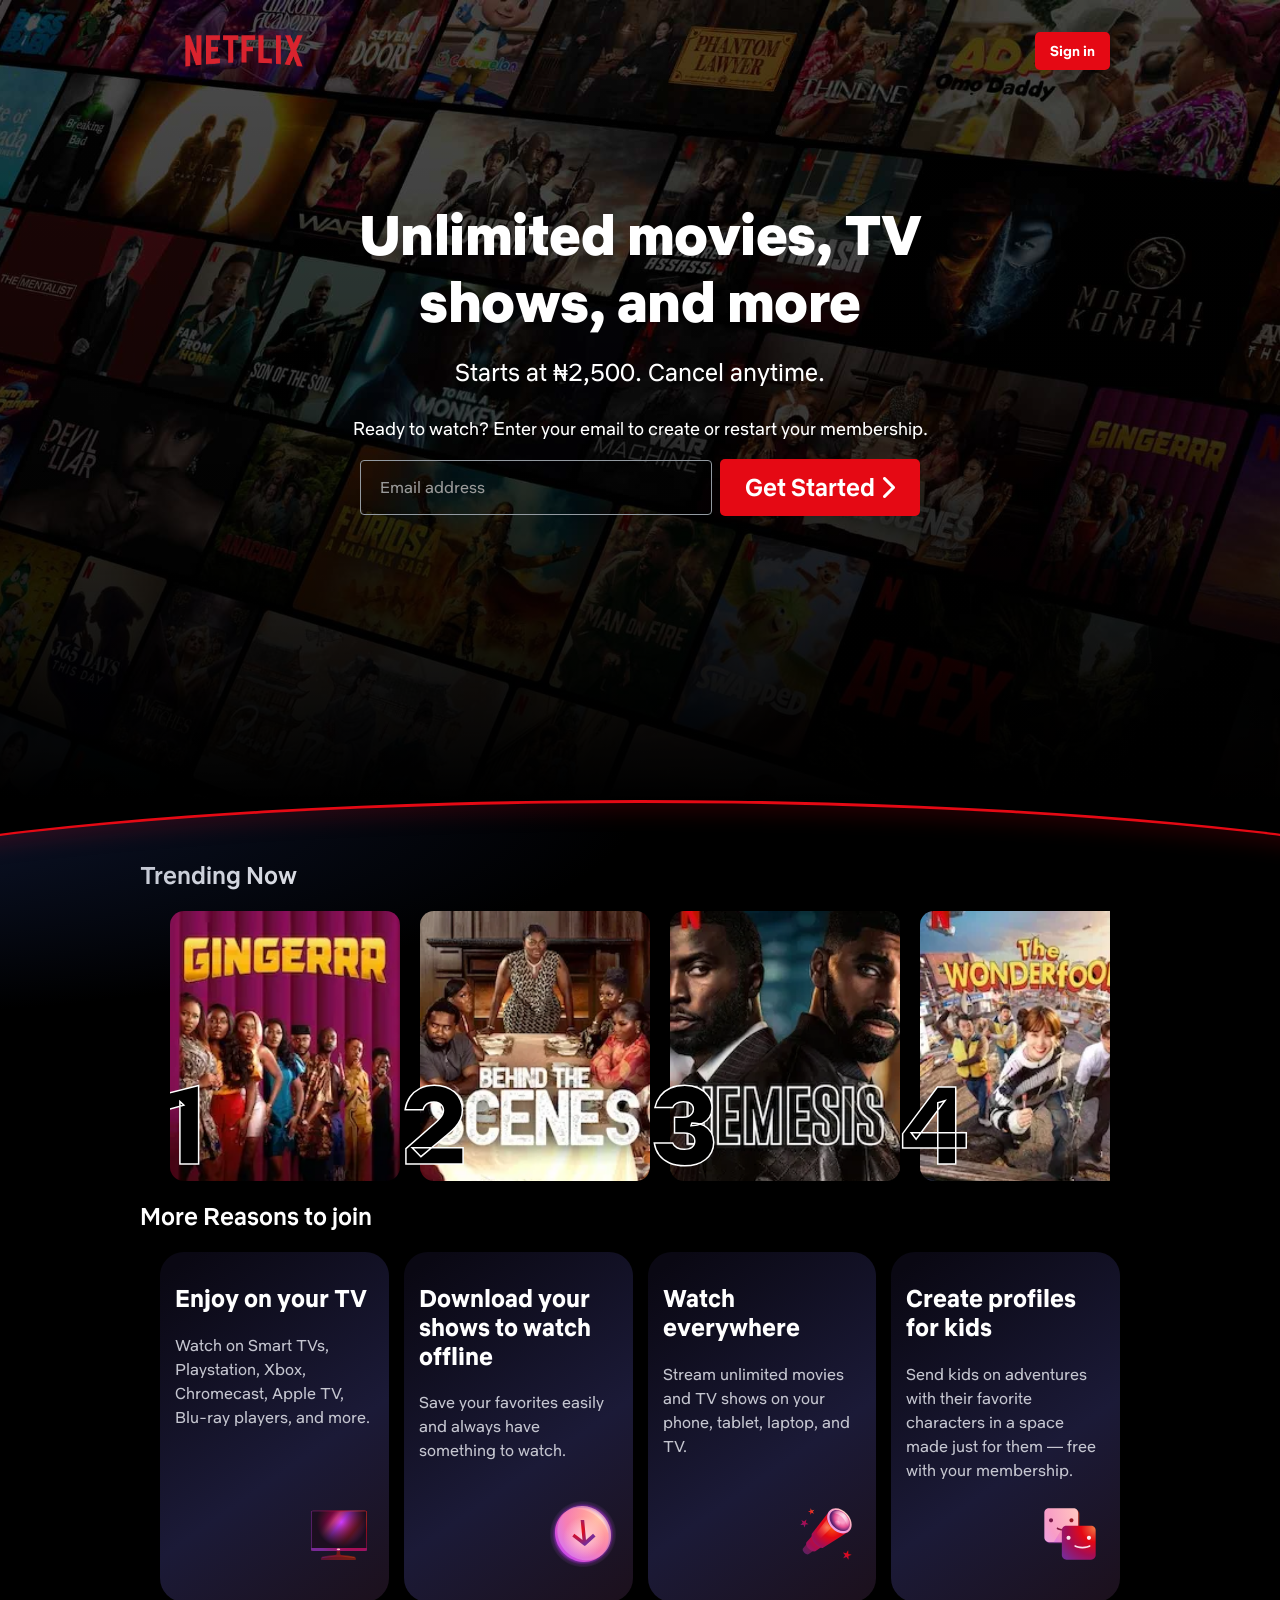
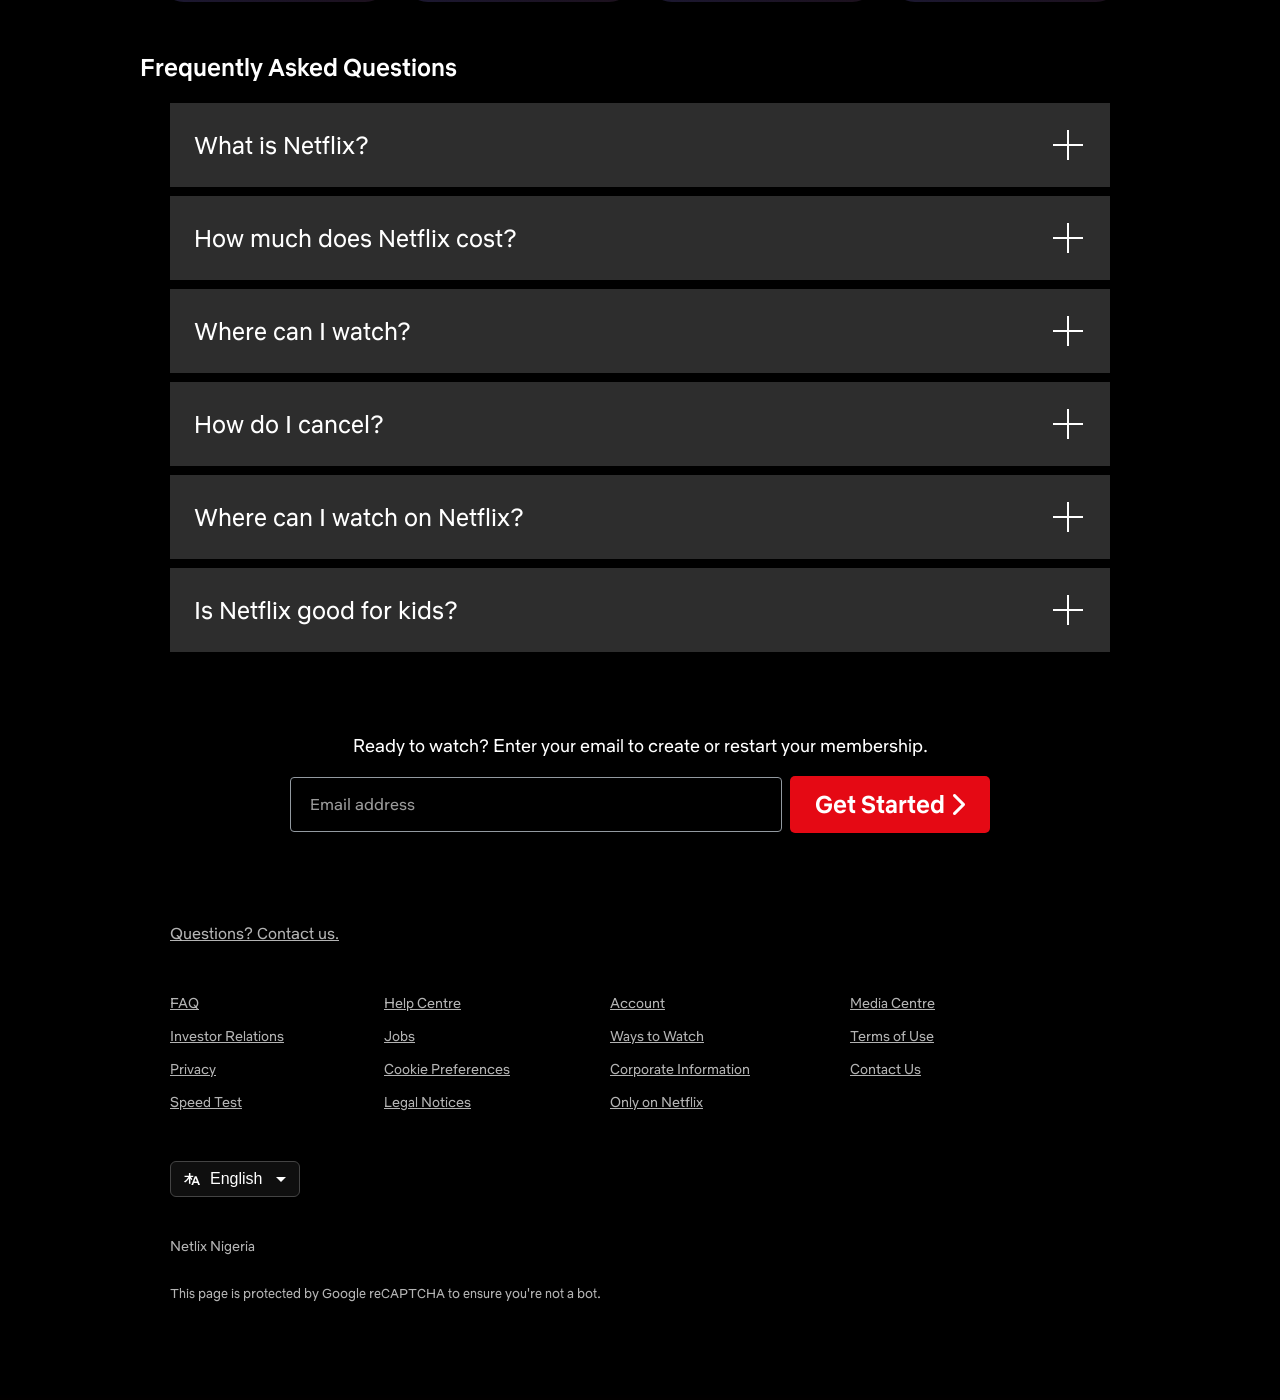
==== browse.html @ fbf4328c "changes-sign-in" ====
<!DOCTYPE html>
<html lang="en">
<head>
    <meta charset="UTF-8">
    <meta name="viewport" content="width=device-width, initial-scale=1.0">
    <title>Netflix - Browse</title>
    <link rel="stylesheet" href="browse.css">
    <link rel="stylesheet" href="https://cdnjs.cloudflare.com/ajax/libs/font-awesome/6.5.1/css/all.min.css">
    <link rel="icon" href="./images/Screenshot_2026-05-26_111340-removebg-preview.png">
</head>
<body>
    <header class="navbar">
        <div class="left-nav">
            <i class="fa-solid fa-bars hamburger" id="sidebar-toggle"></i>
            <img src="./images/imageye___-_imgi_2_Netflix_Logo_PMS.png" alt="Netflix" class="logo">
            <nav id="main-nav">
                <a href="#" id="nav-home" class="active">Home</a>
                <a href="#" id="nav-tv-shows">TV Shows</a>
                <a href="#" id="nav-movies">Movies</a>
                <a href="#" id="nav-new-popular">New & Popular</a>
                <a href="#" id="nav-my-list">My List</a>
            </nav>
        </div>
        <div class="right-nav">
            <div class="search-container">
                <i class="fa-solid fa-magnifying-glass"></i>
                <input type="text" id="search-input" placeholder="Titles, people, genres">
            </div>
            <span id="welcome-user" class="welcome-text"></span>
            <div class="profile-dropdown">
                <img src="https://upload.wikimedia.org/wikipedia/commons/0/0b/Netflix-avatar.png" alt="User" class="avatar">
                <div class="dropdown-content">
                    <a href="#" id="sign-out">Sign out of Netflix</a>
                </div>
            </div>
        </div>
    </header>

    <!-- Mobile Sidebar -->
    <div class="sidebar-overlay" id="sidebar-overlay"></div>
    <div class="sidebar" id="sidebar">
        <div class="sidebar-header">
            <img src="./images/imageye___-_imgi_2_Netflix_Logo_PMS.png" alt="Netflix" class="logo">
            <i class="fa-solid fa-xmark close-sidebar" id="sidebar-close"></i>
        </div>
        <nav class="sidebar-nav">
            <a href="#" class="mobile-nav-link" data-target="home">Home</a>
            <a href="#" class="mobile-nav-link" data-target="tv">TV Shows</a>
            <a href="#" class="mobile-nav-link" data-target="movies">Movies</a>
            <a href="#" class="mobile-nav-link" data-target="my-list">My List</a>
        </nav>
        <button id="mobile-sign-out" class="mobile-sign-out-btn">Sign Out of Netflix</button>
    </div>

    <main>
        <section id="hero-banner" class="hero">
            <div class="hero-content">
                <h1 id="hero-title" class="hero-title"></h1>
                <p id="hero-desc" class="hero-desc">When a young boy vanishes, a small town uncovers a mystery involving secret experiments, terrifying supernatural forces and one strange little girl.</p>
                <div class="hero-btns">
                    <button class="play-btn"><i class="fa-solid fa-play"></i> Play</button>
                    <button class="info-btn"><i class="fa-solid fa-circle-info"></i> More Info</button>
                </div>
            </div>
        </section>

        <div id="rows-container">
            <!-- Rows will be injected here dynamically -->
        </div>
    </main>

    <!-- Video Modal -->
    <div id="video-modal" class="modal">
        <div class="modal-content">
            <span class="close-modal">&times;</span>
            <div id="video-player" style="width: 100%; height: 100%;"></div>
        </div>
    </div>

    <script type="module">
        import { TMDB_ACCESS_TOKEN, TMDB_BASE_URL, IMG_PATH } from './api-config.js';

        // Security check: If not logged in, go back to home
        const userEmail = localStorage.getItem('userEmail');
        if (!userEmail) {
            window.location.href = "index.html";
        }

        const extractName = (email) => {
            const part = email.split('@')[0];
            const name = part.split(/[._]/)[0];
            return name.charAt(0).toUpperCase() + name.slice(1);
        };
        document.getElementById('welcome-user').innerText = `Welcome, ${extractName(userEmail)}`;

        // Shared Sign Out Logic
        const handleSignOut = (e) => {
            e.preventDefault();
            localStorage.removeItem('userEmail');
            sessionStorage.clear();
            window.location.href = "index.html";
        };

        document.getElementById('sign-out').addEventListener('click', handleSignOut);
        document.getElementById('mobile-sign-out').addEventListener('click', handleSignOut);

        // Sidebar Logic
        const sidebar = document.getElementById('sidebar');
        const overlay = document.getElementById('sidebar-overlay');
        const toggle = document.getElementById('sidebar-toggle');
        const close = document.getElementById('sidebar-close');

        const toggleSidebar = () => {
            sidebar.classList.toggle('active');
            overlay.classList.toggle('active');
        };

        toggle.addEventListener('click', toggleSidebar);
        close.addEventListener('click', toggleSidebar);
        overlay.addEventListener('click', toggleSidebar);

        // Mobile Nav Links Logic
        document.querySelectorAll('.mobile-nav-link').forEach(link => {
            link.addEventListener('click', (e) => {
                e.preventDefault();
                toggleSidebar();
                const target = e.target.getAttribute('data-target');
                if(target === 'home') document.getElementById('nav-home').click();
                if(target === 'tv') document.getElementById('nav-tv-shows').click();
                if(target === 'movies') document.getElementById('nav-movies').click();
            });
        });

        // Navigation logic
        const rowsContainer = document.getElementById('rows-container');

        const clearUI = () => {
            rowsContainer.innerHTML = '';
            document.querySelectorAll('#main-nav a').forEach(a => a.classList.remove('active'));
        };

        document.getElementById('nav-home').addEventListener('click', (e) => {
            e.preventDefault();
            clearUI();
            e.target.classList.add('active');
            initHome();
        });

        document.getElementById('nav-tv-shows').addEventListener('click', (e) => {
            e.preventDefault();
            clearUI();
            e.target.classList.add('active');
            getMovies('/tv/popular?language=en-US', 'Popular TV Shows');
            getMovies('/tv/top_rated?language=en-US', 'Top Rated TV Shows');
        });

        document.getElementById('nav-movies').addEventListener('click', (e) => {
            e.preventDefault();
            clearUI();
            e.target.classList.add('active');
            getMovies('/movie/popular?language=en-US', 'Popular Movies');
            getMovies('/movie/top_rated?language=en-US', 'Top Rated Movies');
        });

        // Navbar scroll effect
        window.addEventListener('scroll', () => {
            const nav = document.querySelector('.navbar');
            if (window.scrollY > 100) {
                nav.style.backgroundColor = '#141414';
            } else {
                nav.style.backgroundColor = 'transparent';
            }
        });

        // Fetch Movies from TMDB API
        const requests = {
            fetchTrending: `/trending/all/week?language=en-US`,
            fetchTopRated: `/movie/top_rated?language=en-US`,
            fetchUpcoming: `/movie/upcoming?language=en-US`,
        };

        // Function to fetch video key and open modal
        async function playTrailer(movieId, type = 'movie') {
            try {
                const response = await fetch(`${TMDB_BASE_URL}/${type}/${movieId}/videos?language=en-US`, {
                    headers: {
                        accept: 'application/json',
                        Authorization: `Bearer ${TMDB_ACCESS_TOKEN}`
                    }
                });
                const data = await response.json();
                const trailer = data.results.find(v => v.type === 'Trailer' && v.site === 'YouTube') || data.results[0];

                if (trailer) {
                    const modal = document.getElementById('video-modal');
                    const player = document.getElementById('video-player');
                    player.innerHTML = `<iframe width="100%" height="100%" src="https://www.youtube.com/embed/${trailer.key}?autoplay=1" frameborder="0" allow="autoplay; encrypted-media" allowfullscreen></iframe>`;
                    modal.style.display = 'flex';
                } else {
                    alert("Trailer not available for this title.");
                }
            } catch (error) {
                console.error("Error fetching trailer:", error);
            }
        }

        // Close modal logic
        document.querySelector('.close-modal').addEventListener('click', () => {
            document.getElementById('video-modal').style.display = 'none';
            document.getElementById('video-player').innerHTML = '';
        });

        async function getMovies(url, title, showRanks = false) {
            try {
                const response = await fetch(TMDB_BASE_URL + url, {
                    headers: { Authorization: `Bearer ${TMDB_ACCESS_TOKEN}` }
                });
                const data = await response.json();
                
                const rowId = 'row-' + Math.random().toString(36).substr(2, 9);
                const section = document.createElement('section');
                section.className = 'row';
                section.innerHTML = `
                    <h2 class="row-title">${title}</h2>
                    <div class="row-container">
                        <button class="handle handlePrev">&#8249;</button>
                        <div id="${rowId}" class="row-posters"></div>
                        <button class="handle handleNext">&#8250;</button>
                    </div>
                `;
                rowsContainer.appendChild(section);

                const rowElement = document.getElementById(rowId);
                section.querySelector('.handlePrev').onclick = () => scrollRow(rowId, -1);
                section.querySelector('.handleNext').onclick = () => scrollRow(rowId, 1);
                
                data.results.forEach((movie, index) => {
                    if (movie.poster_path) {
                        const wrapper = document.createElement('div');
                        wrapper.classList.add('poster-wrapper');

                        // Add rank numbers for Top 10 Trending
                        if (showRanks && index < 10) {
                            const rank = document.createElement('div');
                            rank.classList.add('rank-number');
                            rank.innerText = index + 1;
                            wrapper.appendChild(rank);
                        }

                        const poster = document.createElement('img');
                        poster.src = `${IMG_PATH}${movie.poster_path}`;
                        poster.alt = movie.title || movie.name;
                        poster.classList.add('poster');
                        
                        poster.addEventListener('click', () => {
                            playTrailer(movie.id, movie.media_type || (elementId === 'trending-row' ? 'movie' : 'movie'));
                        });

                        wrapper.appendChild(poster);
                        rowElement.appendChild(wrapper);
                    }
                });

                if (title === 'Trending Now' && data.results.length > 0) {
                    updateHero(data.results[0]);
                }
            } catch (error) { console.error(error); }
        }

        function updateHero(movie) {
            document.getElementById('hero-banner').style.backgroundImage = `linear-gradient(to right, rgba(0,0,0,0.8), transparent), url(https://image.tmdb.org/t/p/original${movie.backdrop_path})`;
            document.getElementById('hero-title').innerText = movie.title || movie.name;
            document.getElementById('hero-desc').innerText = movie.overview;
            document.querySelector('.play-btn').onclick = () => playTrailer(movie.id, movie.media_type || 'movie');
        }

        function initHome() {
            getMovies('/trending/all/week?language=en-US', 'Trending Now', true);
            getMovies('/movie/top_rated?language=en-US', 'Top Rated Movies');
            getMovies('/movie/upcoming?language=en-US', 'Upcoming Releases');
        }

        initHome();
    </script>
</body>
</html>
---- browse.css ----
body {
    background-color: #141414;
    color: white;
    margin: 0;
    font-family: 'Helvetica Neue', Helvetica, Arial, sans-serif;
}

.navbar {
    display: flex;
    justify-content: space-between;
    padding: 20px 4%;
    position: fixed;
    top: 0;
    width: 92%;
    z-index: 1000;
    background: linear-gradient(to bottom, rgba(0,0,0,0.7) 10%, transparent);
    transition: background-color 0.5s;
}

.left-nav, .right-nav {
    display: flex;
    align-items: center;
}

.hamburger {
    display: none;
    font-size: 1.5rem;
    margin-right: 15px;
    cursor: pointer;
}

.logo {
    width: 100px;
    margin-right: 25px;
}

nav a {
    color: #e5e5e5;
    text-decoration: none;
    margin-right: 20px;
    font-size: 0.85rem;
    transition: color 0.3s;
}

nav a:hover, nav a.active {
    color: white;
}

.search-container {
    display: flex;
    align-items: center;
    background: rgba(0, 0, 0, 0.75);
    border: 1px solid white;
    padding: 5px 10px;
    margin-right: 20px;
    transition: width 0.3s;
}

.search-container input {
    background: transparent;
    border: none;
    color: white;
    outline: none;
    padding-left: 10px;
    width: 200px;
    font-size: 0.8rem;
}

.welcome-text {
    margin-right: 15px;
    font-size: 0.9rem;
    font-weight: 500;
}
.icon {
    margin-right: 20px;
    cursor: pointer;
}

.avatar {
    width: 32px;
    border-radius: 4px;
    cursor: pointer;
}

.profile-dropdown {
    position: relative;
}

.dropdown-content {
    display: none;
    position: absolute;
    right: 0;
    background-color: rgba(0,0,0,0.9);
    min-width: 150px;
    border: 1px solid #333;
    padding: 10px;
}

.profile-dropdown:hover .dropdown-content {
    display: block;
}

.dropdown-content a {
    color: white;
    text-decoration: none;
    font-size: 0.8rem;
}

.hero {
    height: 80vh;
    background: linear-gradient(to right, rgba(0,0,0,0.8), transparent), 
                url('https://wallpaperaccess.com/full/1885038.jpg');
    background-size: cover;
    background-position: center;
    display: flex;
    align-items: center;
    padding: 0 4%;
}

.hero-content {
    max-width: 600px;
}

.hero-title {
    font-size: 3.5rem;
    margin-bottom: 0.5rem;
    font-weight: bold;
    width: 100%;
    margin-bottom: 20px;
}

.hero-desc {
    font-size: 1.2rem;
    text-shadow: 2px 2px 4px rgba(0,0,0,0.5);
    margin-bottom: 20px;
}

.hero-btns button {
    padding: 10px 25px;
    font-size: 1.1rem;
    font-weight: bold;
    border: none;
    border-radius: 4px;
    cursor: pointer;
    margin-right: 10px;
}

.play-btn { background-color: white; color: black; }
.play-btn:hover { background-color: #e6e6e6; }
.info-btn { background-color: rgba(109, 109, 110, 0.7); color: white; }
.info-btn:hover { background-color: rgba(109, 109, 110, 0.4); }

.row { margin: 40px 0 40px 4%; position: relative; }
.row-title { font-size: 1.4rem; margin-bottom: 10px; }

.row-container {
    position: relative;
    display: flex;
    align-items: center;
}

.row-posters {
    display: flex;
    gap: 10px;
    overflow-x: auto;
    scroll-behavior: smooth;
    padding: 20px 0;
}
.row-posters::-webkit-scrollbar { display: none; }

.handle {
    position: absolute;
    height: 100%;
    width: 4%;
    background: rgba(0, 0, 0, 0.5);
    color: white;
    border: none;
    font-size: 3rem;
    z-index: 10;
    cursor: pointer;
    opacity: 0;
    transition: opacity 0.3s;
    display: flex;
    justify-content: center;
    align-items: center;
}

.row-container:hover .handle { opacity: 1; }
.handlePrev { left: -4.3%; border-top-right-radius: 4px; border-bottom-right-radius: 4px; }
.handleNext { right: 0; border-top-left-radius: 4px; border-bottom-left-radius: 4px; }

.poster-wrapper {
    position: relative;
    display: flex;
    align-items: flex-end;
}

.rank-number {
    font-size: 150px;
    font-weight: 900;
    line-height: 1;
    color: #141414;
    -webkit-text-stroke: 4px #595959;
    margin-right: -30px;
    z-index: 1;
    user-select: none;
}

.poster {
    width: 200px;
    border-radius: 4px;
    transition: transform 0.3s;
}
.poster:hover { transform: scale(1.08); cursor: pointer; }

/* ========================================================
   RESPONSIVENESS (Mobile & Tablet)
   ======================================================== */

@media (max-width: 768px) {
    .navbar { padding: 15px 5%; }
    nav { display: none; } /* Hide desktop nav links on mobile for cleaner look */
    .hamburger { display: block; }
    
    .hero { height: 60vh; padding: 0 5%; }
    .hero-title { width: 100%; font-size: 2.2rem; }
    .hero-desc { font-size: 1rem; margin-bottom: 15px; }
    .hero-btns button { padding: 8px 20px; font-size: 0.9rem; }
    
    .row { margin: 25px 4%; }
    .row-title { font-size: 1.1rem; }
    .poster { width: 150px; }

    .handle { display: none !important; }
    .rank-number { font-size: 100px; margin-right: -20px; -webkit-text-stroke: 2px #595959; }
    .search-container input { width: 120px; }
}

@media (max-width: 480px) {
    .logo { width: 80px; margin-right: 15px; }
    .welcome-text { display: none; } /* Hide welcome text to save space */
    
    .hero { height: 50vh; padding-top: 60px; }
    .hero-title { font-size: 1.8rem; }
    .hero-desc { display: -webkit-box; -webkit-line-clamp: 3; -webkit-box-orient: vertical; overflow: hidden; font-size: 0.9rem; }
    
    .poster { width: 120px; }
    .rank-number { font-size: 80px; margin-right: -15px; }
    .search-container { margin-right: 10px; }
}

/* ========================================================
   SIDEBAR STYLES
   ======================================================== */
.sidebar {
    position: fixed;
    top: 0;
    left: -280px;
    width: 280px;
    height: 100%;
    background-color: #000;  
    z-index: 3000;
    transition: left 0.3s ease;
    display: flex;
    flex-direction: column;
    padding: 2px;
    /* box-shadow: 5px 0 15px rgba(0,0,0,0.5); */
}

.sidebar.active {
    left: 0;
}

.sidebar-overlay {
    position: fixed;
    top: 0;
    left: 0;
    width: 100%;
    height: 100%;
    background: rgba(0,0,0,0.7);
    z-index: 2500;
    display: none;
}

.sidebar-overlay.active {
    display: block;
}

.sidebar-header {
    display: flex;
    justify-content: space-between;
    align-items: center;
    margin-bottom: 40px;
}

.close-sidebar {
    font-size: 1.8rem;
    cursor: pointer;
}

.sidebar-nav {
    display: flex;
    flex-direction: column;
    gap: 20px;
}

.sidebar-nav a {
    color: #b3b3b3;
    text-decoration: none;
    font-size: 1.1rem;
    font-weight: 500;
}

.mobile-sign-out-btn {
    margin-top: auto;
    background-color: #E50914;
    color: white;
    border: none;
    padding: 15px;
    font-weight: bold;
    border-radius: 4px;
    cursor: pointer;
}

/* ========================================================
   VIDEO MODAL STYLES
   ======================================================== */
.modal {
    display: none;
    position: fixed;
    z-index: 4000; /* Increased to be higher than the sidebar (3000) */
    left: 0;
    top: 0;
    width: 100%;
    height: 100%;
    background-color: rgba(0,0,0,0.9);
    justify-content: center;
    align-items: center;
}
.modal-content {
    width: 90%;
    max-width: 900px;
    aspect-ratio: 16 / 9;
    position: relative;
}
.close-modal {
    position: absolute;
    top: -40px;
    right: 0;
    color: white;
    font-size: 2rem;
    cursor: pointer;
}
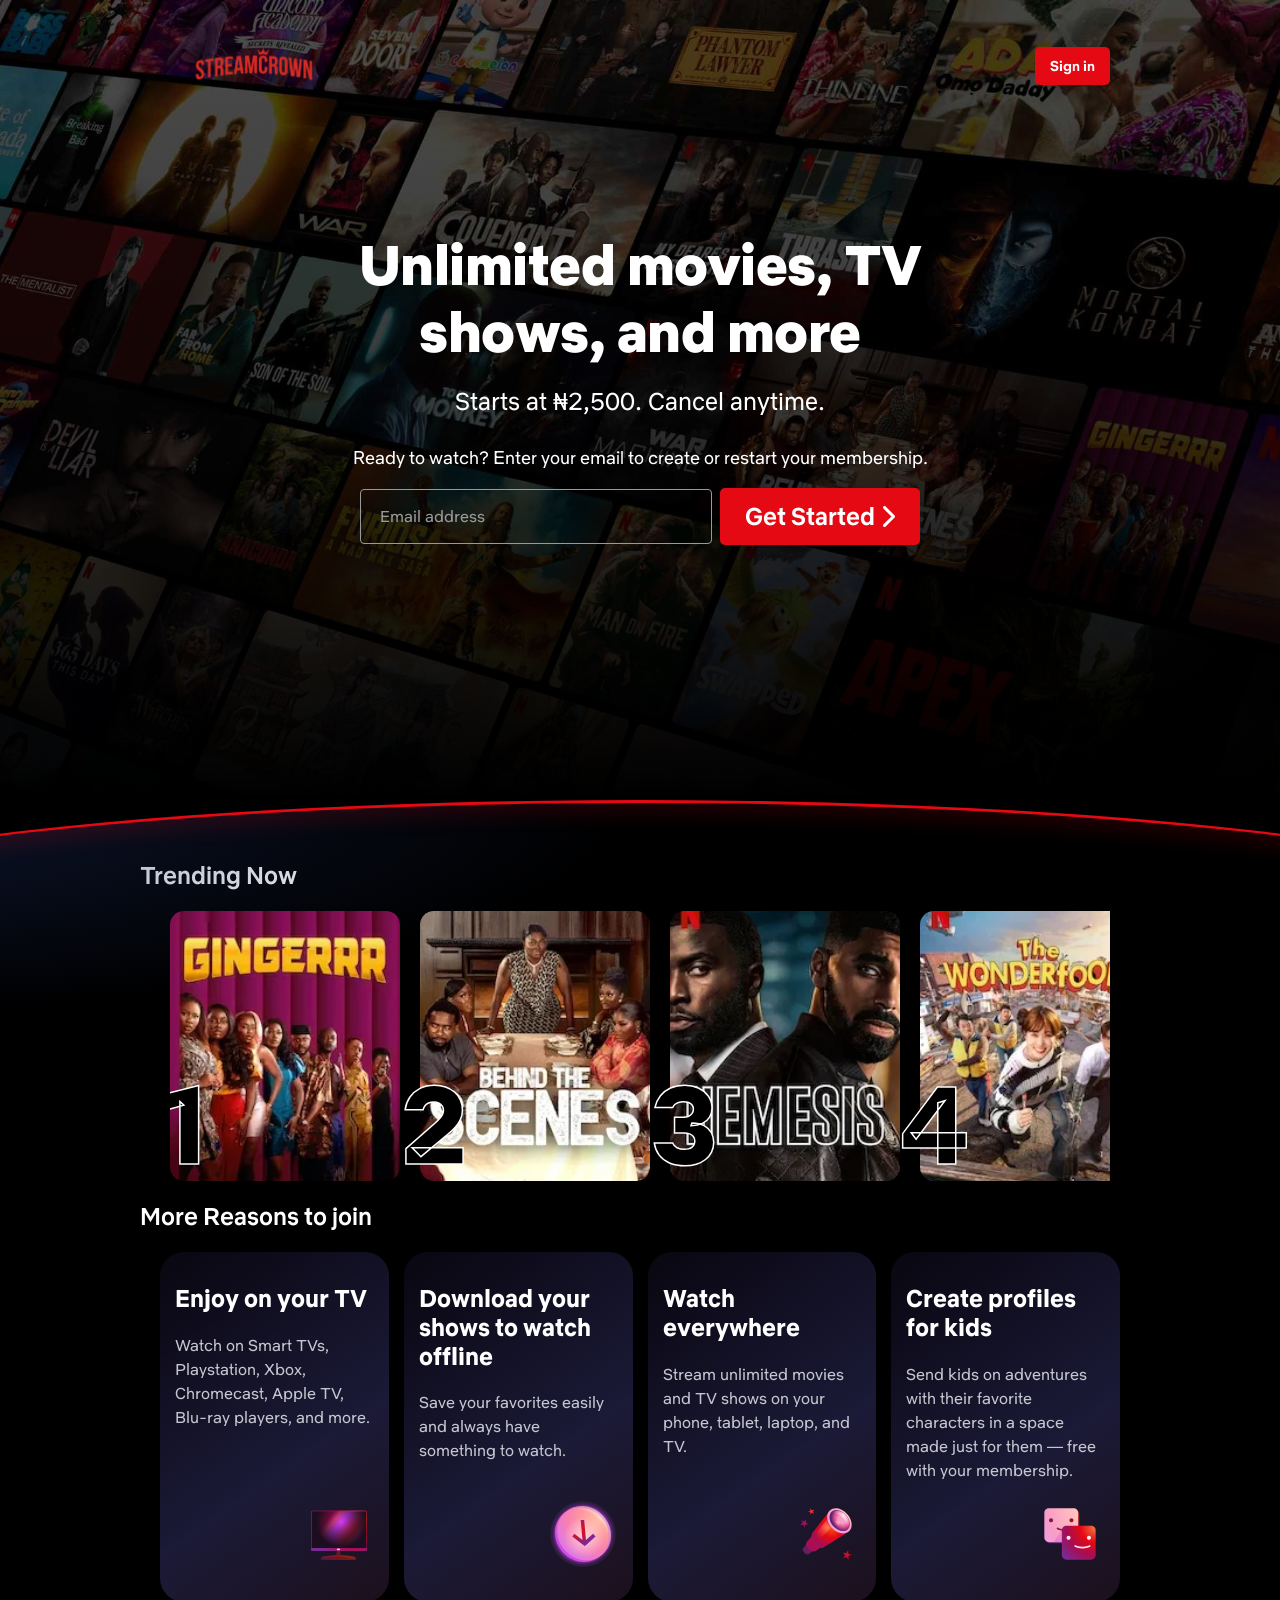
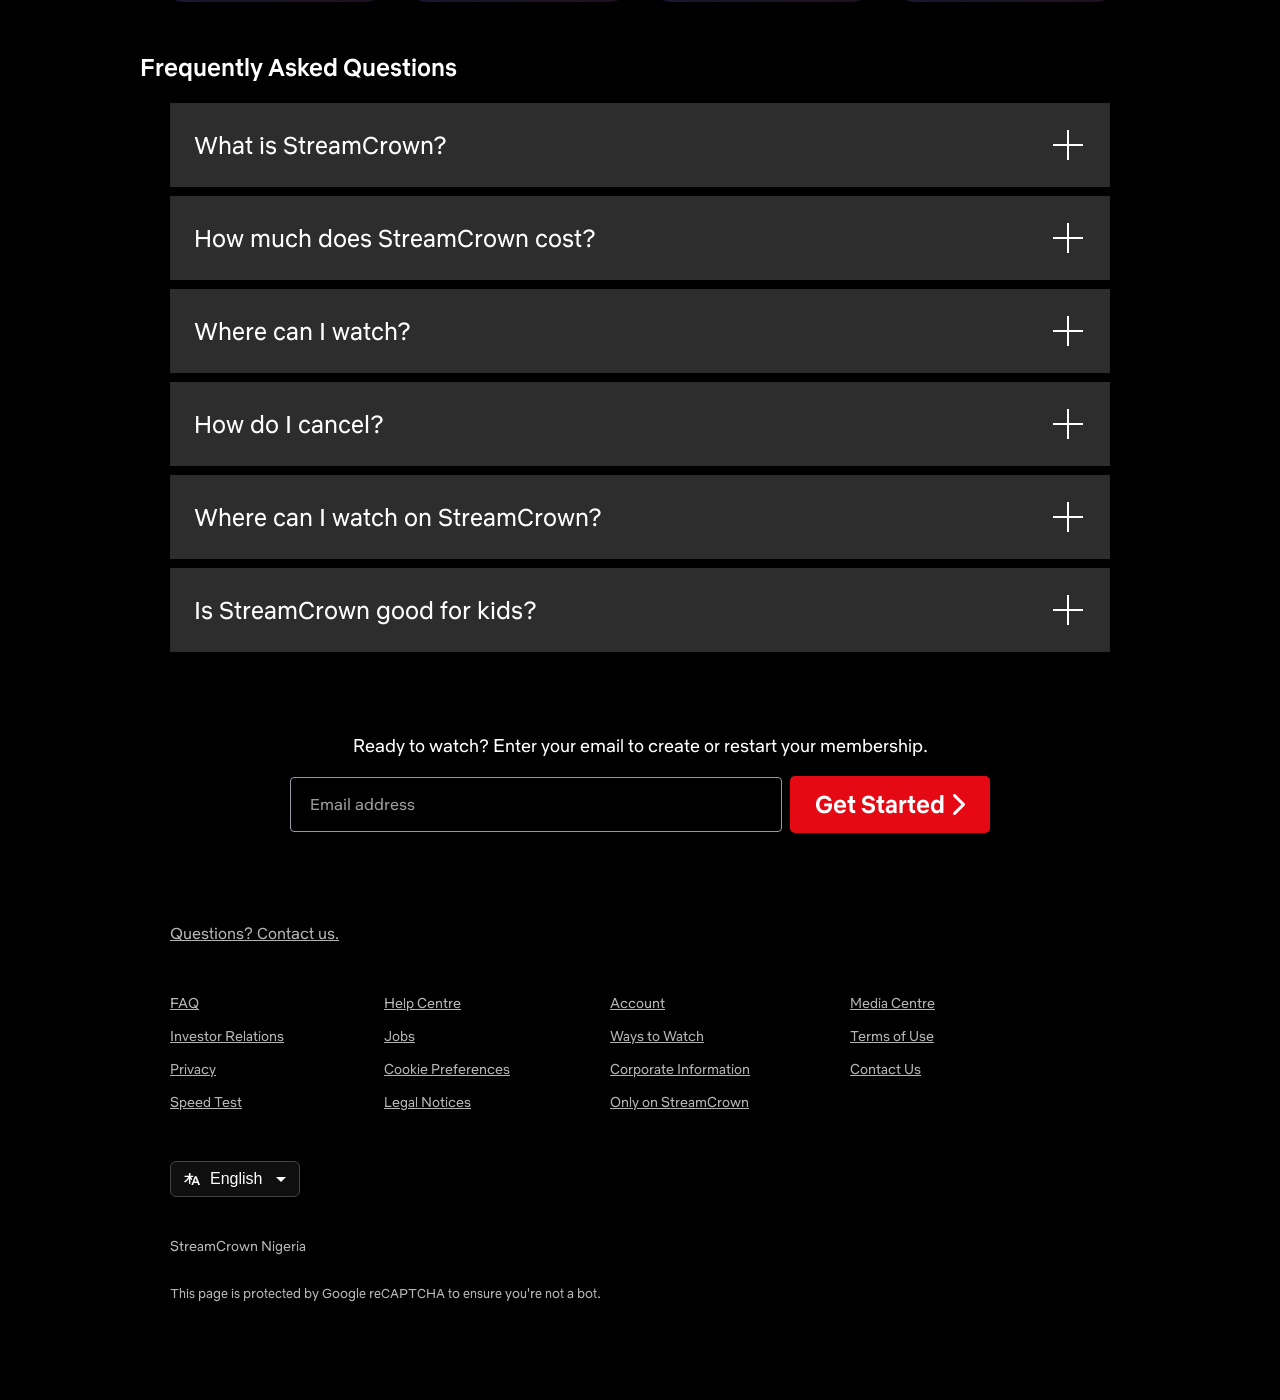
==== commit 76147efd: "logo changes" ====
--- a/browse.html
+++ b/browse.html
@@ -3,16 +3,16 @@
 <head>
     <meta charset="UTF-8">
     <meta name="viewport" content="width=device-width, initial-scale=1.0">
-    <title>Netflix - Browse</title>
+    <title>StreamCrown - Browse</title>
     <link rel="stylesheet" href="browse.css">
     <link rel="stylesheet" href="https://cdnjs.cloudflare.com/ajax/libs/font-awesome/6.5.1/css/all.min.css">
-    <link rel="icon" href="./images/Screenshot_2026-05-26_111340-removebg-preview.png">
+    <link rel="icon" href="./images/Gemini_Generated_Image_r9ogscr9ogscr9og__1_-removebg-preview.png">
 </head>
 <body>
     <header class="navbar">
         <div class="left-nav">
             <i class="fa-solid fa-bars hamburger" id="sidebar-toggle"></i>
-            <img src="./images/imageye___-_imgi_2_Netflix_Logo_PMS.png" alt="Netflix" class="logo">
+            <img src="./images/Gemini_Generated_Image_r9ogscr9ogscr9og__1_-removebg-preview.png" alt="StreamCrown" class="logo">
             <nav id="main-nav">
                 <a href="#" id="nav-home" class="active">Home</a>
                 <a href="#" id="nav-tv-shows">TV Shows</a>
@@ -30,7 +30,7 @@
             <div class="profile-dropdown">
                 <img src="https://upload.wikimedia.org/wikipedia/commons/0/0b/Netflix-avatar.png" alt="User" class="avatar">
                 <div class="dropdown-content">
-                    <a href="#" id="sign-out">Sign out of Netflix</a>
+                    <a href="#" id="sign-out">Sign out of StreamCrown</a>
                 </div>
             </div>
         </div>
@@ -40,7 +40,7 @@
     <div class="sidebar-overlay" id="sidebar-overlay"></div>
     <div class="sidebar" id="sidebar">
         <div class="sidebar-header">
-            <img src="./images/imageye___-_imgi_2_Netflix_Logo_PMS.png" alt="Netflix" class="logo">
+            <img src="./images/Gemini_Generated_Image_r9ogscr9ogscr9og__1_-removebg-preview.png" alt="StreamCrown" class="logo">
             <i class="fa-solid fa-xmark close-sidebar" id="sidebar-close"></i>
         </div>
         <nav class="sidebar-nav">
@@ -49,7 +49,7 @@
             <a href="#" class="mobile-nav-link" data-target="movies">Movies</a>
             <a href="#" class="mobile-nav-link" data-target="my-list">My List</a>
         </nav>
-        <button id="mobile-sign-out" class="mobile-sign-out-btn">Sign Out of Netflix</button>
+        <button id="mobile-sign-out" class="mobile-sign-out-btn">Sign Out of StreamCrown</button>
     </div>
 
     <main>
--- a/browse.css
+++ b/browse.css
@@ -30,7 +30,7 @@
 }
 
 .logo {
-    width: 100px;
+    width: 120px;
     margin-right: 25px;
 }
 
@@ -237,7 +237,7 @@
 }
 
 @media (max-width: 480px) {
-    .logo { width: 80px; margin-right: 15px; }
+    .logo { width: 100px; margin-right: 15px; }
     .welcome-text { display: none; } /* Hide welcome text to save space */
     
     .hero { height: 50vh; padding-top: 60px; }
